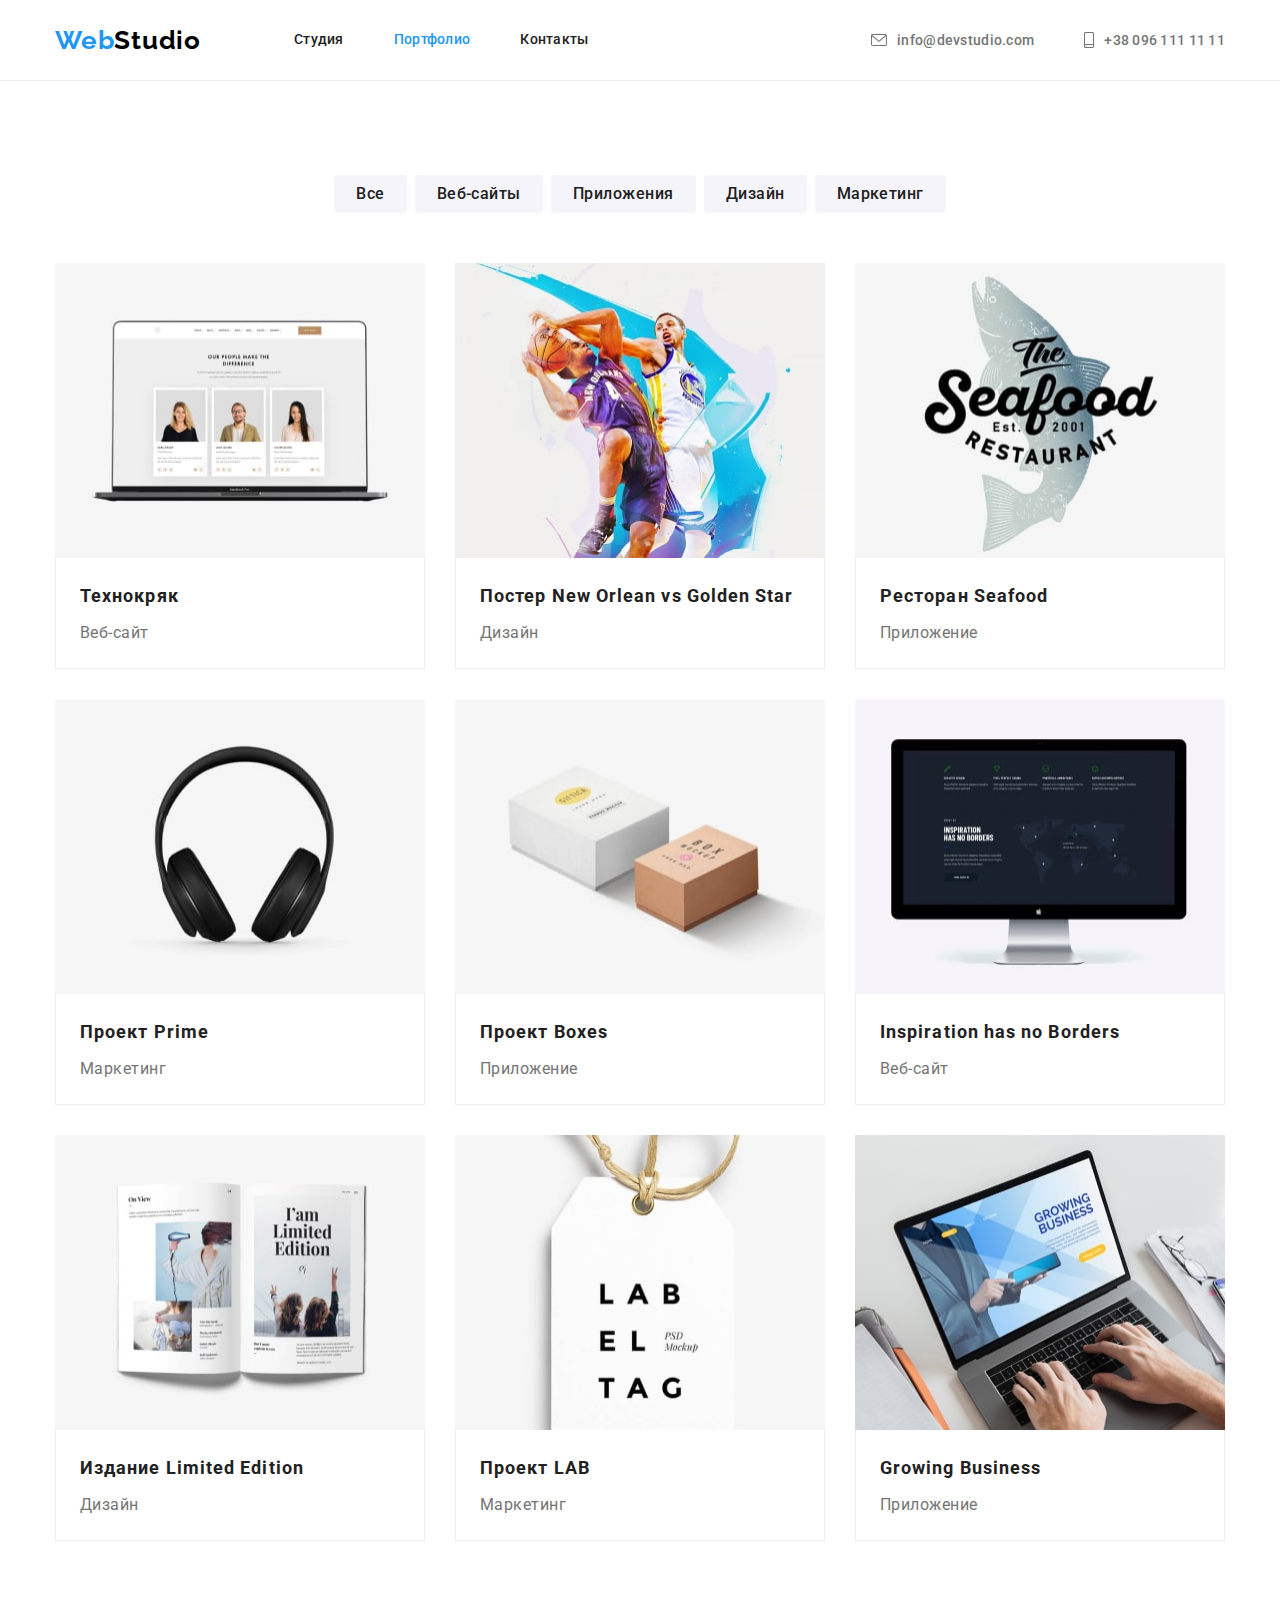
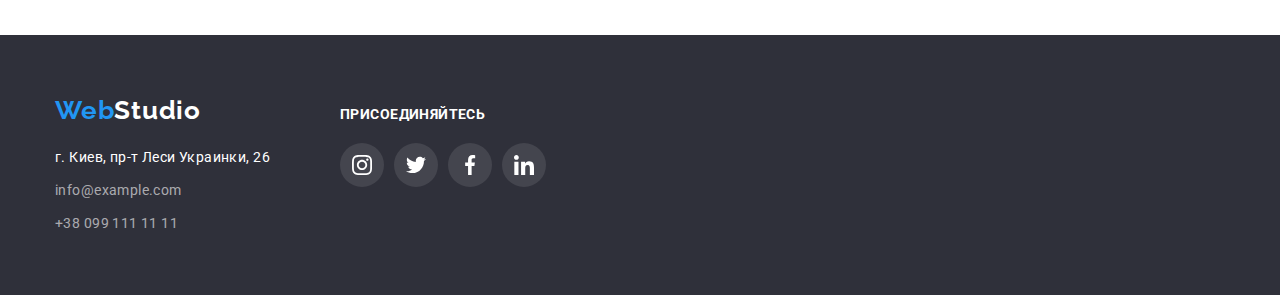
==== portfolio.html @ 25a1067c "Adds files from HW#4" ====
<!DOCTYPE html>
<html lang="ru">
  <head>
    <meta charset="UTF-8" />
    <meta http-equiv="X-UA-Compatible" content="IE=edge" />
    <meta name="viewport" content="width=device-width, initial-scale=1.0" />
    <title>Портфолио</title>
    <link
      href="https://fonts.googleapis.com/css2?family=Raleway:wght@700&family=Roboto:wght@400;500;700;900&display=swap"
      rel="stylesheet"
    />
    <link
      rel="stylesheet"
      href="https://cdnjs.cloudflare.com/ajax/libs/modern-normalize/1.1.0/modern-normalize.min.css"
    />
    <link rel="stylesheet" href="./css/styles.css" />
  </head>

  <body>
    <!-- Header -->
    <header class="page-header">
      <div class="container">
        <nav class="page-header-navigation">
          <a class="page-logo link" href="./index.html" lang="en">Web<span class="header-logo">Studio</span></a>
          <ul class="page-header-navigation-list list">
            <li class="page-header-navigation-item">
              <a class="page-header-navigation-item-link link" href="./index.html">Студия</a>
            </li>
            <li class="page-header-navigation-item">
              <a class="page-header-navigation-item-link link page-marker" href="./portfolio.html">Портфолио</a>
            </li>
            <li class="page-header-navigation-item">
              <a class="page-header-navigation-item-link link" href="">Контакты</a>
            </li>
          </ul>
        </nav>
        <ul class="page-header-contacts-list list">
          <li class="page-header-contacts-item">
            <a class="page-header-contacts-item-link link" href="mailto:info@devstudio.com">
              <svg class="mail-icon" width="16" height="12">
                <use href="./images/icons.svg#icon-envelope"></use>
              </svg>info@devstudio.com
            </a>
          </li>
          <li class="page-header-contacts-item">
            <a class="page-header-contacts-item-link link" href="tel:+380961111111"><svg class="phone-icon" width="10"
                height="16">
                <use href="./images/icons.svg#icon-smartphone"></use>
              </svg>+38 096 111 11 11
            </a>
          </li>
        </ul>
      </div>
    </header>

    <main>
      <!-- Our projects section -->
      <section class="projects">
        <div class="container">
          <h1 class="section-title visually-hidden">Портфолио</h1>
          <ul class="filters-list list">
            <li class="filters-item">
              <button class="filters-button active-button" type="button">Все</button>
            </li>
            <li class="filters-item">
              <button class="filters-button" type="button">Веб-сайты</button>
            </li>
            <li class="filters-item">
              <button class="filters-button" type="button">Приложения</button>
            </li>
            <li class="filters-item">
              <button class="filters-button" type="button">Дизайн</button>
            </li>
            <li class="filters-item">
              <button class="filters-button" type="button">Маркетинг</button>
            </li>
          </ul>
          
          <ul class="project-list list">
            <li class="project-item">
              <a class="project-link link" href="">
                <img
                  class="project-preview"
                  src="./images/portfolio/portfolio-pic-1.jpg"
                  alt="Ноутбук"
                  width="370"
                  height="295"
                />
                <div class="project-item-description">
                  <h2 class="project-title">Технокряк</h2>
                  <p class="project-category">Веб-сайт</p>
                </div>
              </a>
            </li>
            <li class="project-item">
              <a class="project-link link" href="">
                <img
                  class="project-preview"
                  src="./images/portfolio/portfolio-pic-2.jpg"
                  alt="Спортсмены играют в баскетбол"
                  width="370"
                  height="295"
                />
                <div class="project-item-description">
                  <h2 class="project-title">
                    Постер <span lang="en">New Orlean vs Golden Star</span>
                  </h2>
                  <p class="project-category">Дизайн</p>
                </div>
              </a>
            </li>
            <li class="project-item">
              <a class="project-link link" href="">
                <img
                  class="project-preview"
                  src="./images/portfolio/portfolio-pic-3.jpg"
                  alt="Логотип ресторана в виде рыбы"
                  width="370"
                  height="295"
                />
                <div class="project-item-description">
                  <h2 class="project-title">Ресторан <span lang="en">Seafood</span></h2>
                  <p class="project-category">Приложение</p>
                </div>
              </a>
            </li>
            <li class="project-item">
              <a class="project-link link" href="">
                <img
                  class="project-preview"
                  src="./images/portfolio/portfolio-pic-4.jpg"
                  alt="Беспроводные аушники"
                  width="370"
                  height="295"
                />
                <div class="project-item-description">
                  <h2 class="project-title">Проект <span lang="en">Prime</span></h2>
                  <p class="project-category">Маркетинг</p>
                </div>
              </a>
            </li>
            <li class="project-item">
              <a class="project-link link" href="">
                <img
                  class="project-preview"
                  src="./images/portfolio/portfolio-pic-5.jpg"
                  alt="Две коробки"
                  width="370"
                  height="295"
                />
                <div class="project-item-description">
                  <h2 class="project-title">Проект <span lang="en">Boxes</span></h2>
                  <p class="project-category">Приложение</p>
                </div>
              </a>
            </li>
            <li class="project-item">
              <a class="project-link link" href="">
                <img
                  class="project-preview"
                  src="./images/portfolio/portfolio-pic-6.jpg"
                  lang="en"
                  alt="iMac"
                  width="370"
                  height="295"
                />
                <div class="project-item-description">
                  <h2 class="project-title" lang="en">Inspiration has no Borders</h2>
                  <p class="project-category">Веб-сайт</p>
                </div>
              </a>
            </li>
            <li class="project-item">
              <a class="project-link link" href="">
                <img
                  class="project-preview"
                  src="./images/portfolio/portfolio-pic-7.jpg"
                  alt="Разворот журнала"
                  width="370"
                  height="295"
                />
                <div class="project-item-description">
                  <h2 class="project-title">Издание <span lang="en">Limited Edition</span></h2>
                  <p class="project-category">Дизайн</p>
                </div>
              </a>
            </li>
            <li class="project-item">
              <a class="project-link link" href="">
                <img
                  class="project-preview"
                  src="./images/portfolio/portfolio-pic-8.jpg"
                  alt="Этикетка"
                  width="370"
                  height="295"
                />
                <div class="project-item-description">
                  <h2 class="project-title">Проект <span lang="en">LAB</span></h2>
                  <p class="project-category">Маркетинг</p>
                </div>
              </a>
            </li>
            <li class="project-item">
              <a class="project-link link" href="">
                <img
                  class="project-preview"
                  src="./images/portfolio/portfolio-pic-9.jpg"
                  alt="Процесс набора текста на клавиатуре ноутбука"
                  width="370"
                  height="295"
                />
                <div class="project-item-description">
                  <h2 class="project-title" lang="en">Growing Business</h2>
                  <p class="project-category">Приложение</p>
                </div>
              </a>
            </li>
          </ul>
        </div>
      </section>
    </main>

    <!-- Footer -->
    <footer class="page-footer">
      <div class="container">
        <div class="footer-contacts">
          <a class="page-logo link" href="./index.html" lang="en">Web<span class="footer-logo">Studio</span></a>
          <address class="page-footer-address">
            <ul class="page-footer-address-list list">
              <li class="page-footer-address-item">
                <a class="page-footer-address-item-address link" href="https://goo.gl/maps/Gpic2GzjELETUbJ9A"
                  target="_blank" rel="noopener noreferrer">г. Киев, пр-т Леси Украинки, 26</a>
              </li>
              <li class="page-footer-address-item">
                <a class="page-footer-address-item-mail link" href="mailto:info@example.com">info@example.com</a>
              </li>
              <li class="page-footer-address-item">
                <a class="page-footer-address-item-tel link" href="tel:+380991111111">+38 099 111 11 11</a>
              </li>
            </ul>
          </address>
        </div>
    
        <div class="footer-social">
          <h2 class="footer-social-title">Присоединяйтесь</h2>
          <ul class="footer-social-list list">
            <li class="footer-social-item"><a href="" class="footer-social-item-link link"><svg
                  class="footer-social-item-icon" width="20" height="20">
                  <use href="./images/icons.svg#icon-instagram"></use>
                </svg></a></li>
            <li class="footer-social-item"><a href="" class="footer-social-item-link link"><svg
                  class="footer-social-item-icon" width="20" height="20">
                  <use href="./images/icons.svg#icon-twitter"></use>
                </svg></a></li>
            <li class="footer-social-item"><a href="" class="footer-social-item-link link"><svg
                  class="footer-social-item-icon" width="20" height="20">
                  <use href="./images/icons.svg#icon-facebook"></use>
                </svg></a></li>
            <li class="footer-social-item"><a href="" class="footer-social-item-link link"><svg
                  class="footer-social-item-icon" width="20" height="20">
                  <use href="./images/icons.svg#icon-linkedin"></use>
                </svg></a></li>
          </ul>
        </div>
      </div>
    </footer>
  </body>
</html>
---- css/styles.css ----
:root {
  --main-title-color: #212121;
  --main-text-color: #757575;
  --main-navigation-item-color: #212121;
  --accent-color: #2196f3;
  --current-page-marker-color: #2196f3;

  --section-padding-top: 94px;
  --section-padding-bottom: 94px;
  --main-gap: 30px;
}

body {
  font-family: 'Roboto', sans-serif;
  color: var(--main-text-color);
}

h1,
h2,
h3,
h4,
h5,
h6,
p {
  margin-top: 0;
  margin-bottom: 0;
}

ul {
  margin-top: 0;
  margin-bottom: 0;
  padding-left: 0;
}

/* -***- Utiliyt classes -***- */
.visually-hidden {
  position: absolute;
  width: 1px;
  height: 1px;
  margin: -1px;
  padding: 0;
  overflow: hidden;
  border: 0;
  clip: rect(0 0 0 0);
}

.list {
  list-style: none;
}

.link {
  text-decoration: none;
}

.container {
  width: 1200px;
  padding-left: 15px;
  padding-right: 15px;
  margin: 0 auto;
}

.page-logo {
  font-family: 'Raleway', sans-serif;
  font-weight: 700;
  font-size: 26px;
  line-height: 1.19;
  letter-spacing: 0.03em;

  color: #2196f3;
}

/* -***-Index page-***- */

/* ---Header--- */
.page-header {
  border-bottom: 1px solid #ececec;
}

/* Logo */
.page-header .container {
  display: flex;
}

.page-header-navigation {
  display: flex;
  align-items: center;
}

.page-logo .header-logo {
  color: #000000;
}

/* Header Navigation */
.page-header-navigation-list {
  display: flex;
  margin-left: 93px;
}

.page-header-navigation-item + .page-header-navigation-item {
  margin-left: 50px;
}

.page-header-navigation-item-link {
  font-weight: 500;
  font-size: 14px;
  line-height: 1.14;
  letter-spacing: 0.02em;

  color: var(--main-navigation-item-color);

  display: block;
  padding-top: 32px;
  padding-bottom: 32px;
}

.page-header-navigation-item-link:hover,
.page-header-navigation-item-link:focus {
  color: var(--accent-color);
}

/* Header Contacts */
.page-header-contacts-list {
  display: flex;
  margin-left: auto;
  align-items: center;
}

.page-header-contacts-item + .page-header-contacts-item {
  margin-left: 50px;
}

.page-header-contacts-item-link {
  font-weight: 500;
  font-size: 14px;
  line-height: 1, 14;
  letter-spacing: 0.02em;

  color: #757575;

  display: flex;
  align-items: center;
  padding-top: 32px;
  padding-bottom: 32px;
}

.page-header-contacts-item-link:hover,
.page-header-contacts-item-link:focus {
  color: var(--accent-color);
}

.mail-icon,
.phone-icon {
  fill: currentColor;
  margin-right: 10px;
  max-height: 100%;
}

.page-marker {
  color: var(--current-page-marker-color);
}

/* ---Hero Section--- */
.page-hero {
  padding-top: 200px;
  padding-bottom: 200px;

  background-color: #c4c4c4;
  background-image: linear-gradient(rgba(47, 48, 58, 0.4), rgba(47, 48, 58, 0.4)),
    url(../images/hero-section/hero-bg.jpg);
  background-repeat: no-repeat;
  background-position: center;
  background-size: cover;
}

.page-hero-title {
  font-weight: 900;
  font-size: 44px;
  line-height: 1.36;
  letter-spacing: 0.06em;
  text-transform: uppercase;
  text-align: center;

  color: #ffffff;

  display: block;
  width: 696px;
  margin-left: auto;
  margin-right: auto;
}

.page-hero-button {
  font-family: 'Roboto', sans-serif;
  font-weight: 700;
  font-size: 16px;
  line-height: 1.87;
  letter-spacing: 0.06em;

  cursor: pointer;

  color: #ffffff;
  background-color: #2196f3;
  border: 0;
  padding: 10px 32px;
  box-shadow: 0px 4px 4px rgba(0, 0, 0, 0.15);
  border-radius: 4px;

  display: block;
  margin-top: 30px;
  margin-left: auto;
  margin-right: auto;
}

.page-hero-button:hover,
.page-hero-button:focus {
  background-color: #188ce8;
}

/* ---Benefits Section--- */
.benefits-section {
  padding-top: var(--section-padding-top);
  padding-bottom: var(--section-padding-bottom);
}

.benefits-section-list {
  display: flex;
}

.benefits-section-item + .benefits-section-item {
  margin-left: var(--main-gap);
}

.benefits-section .thumb {
  width: 270px;
  height: 120px;
  display: flex;
  align-items: center;
  justify-content: center;

  background-color: #f5f4fa;
  border-radius: 4px;
}

.benefits-section-item-title {
  font-weight: 700;
  font-size: 14px;
  line-height: 1.14;
  letter-spacing: 0.03em;
  text-transform: uppercase;

  color: var(--main-title-color);

  margin-top: 30px;
}

.benefits-section-item-text {
  font-size: 14px;
  line-height: 1.71;
  letter-spacing: 0.03em;

  display: block;
  margin-top: 10px;
}

/* ---Our work Section--- */
.our-work-sectoin {
  padding-bottom: var(--section-padding-bottom);
}

.our-work-sectoin-title {
  font-weight: 700;
  font-size: 36px;
  line-height: 1.67;
  letter-spacing: 0.03em;
  text-align: center;

  color: var(--main-title-color);
}

.our-work-sectoin-list {
  display: flex;
  margin-top: 50px;
}

.our-work-sectoin-item + .our-work-sectoin-item {
  margin-left: var(--main-gap);
}

.our-work-sectoin-item-picture {
  display: block;
}

/* ---Our team Section--- */
.team-section {
  padding-top: var(--section-padding-top);
  padding-bottom: var(--section-padding-bottom);

  background: #f5f4fa;
}

.team-section-title {
  font-weight: 700;
  font-size: 36px;
  line-height: 1.67;
  letter-spacing: 0.03em;
  text-align: center;

  color: var(--main-title-color);
}

.team-section-list {
  display: flex;
  margin-top: 50px;
}

.team-section-person + .team-section-person {
  margin-left: var(--main-gap);
}

.team-section-person {
  background: #ffffff;
  box-shadow: 0px 1px 3px rgba(0, 0, 0, 0.12), 0px 1px 1px rgba(0, 0, 0, 0.14),
    0px 2px 1px rgba(0, 0, 0, 0.2);
  border-radius: 0px 0px 4px 4px;
  padding-bottom: 30px;
}

.team-section-person-photo {
  display: block;
}

.team-section-person-name {
  font-weight: 500;
  font-size: 16px;
  line-height: 1.19;
  letter-spacing: 0.03em;
  text-align: center;

  color: #212121;

  margin-top: 30px;
}

.team-section-person-profession {
  font-size: 16px;
  line-height: 1.19;
  letter-spacing: 0.03em;
  text-align: center;

  margin-top: 10px;
}

.team-section-person-social-list {
  display: flex;
  justify-content: center;
  margin-top: 16px;
}

.eam-section-person-social-item:not(:last-child) {
  margin-right: 10px;
}

.team-section-person-social-item-link {
  display: flex;
  width: 44px;
  height: 44px;
  border-radius: 50%;
  align-items: center;
  justify-content: center;
  color: var(--main-text-color);
}

.team-section-person-social-item-link:hover,
.team-section-person-social-item-link:focus {
  background-color: var(--accent-color);
  color: #ffffff;
}

.team-section-person-social-item-icon {
  fill: currentColor;
}

/* --Clients Section--- */
.clients-section {
  padding-top: var(--section-padding-top);
  padding-bottom: var(--section-padding-bottom);
}

.clients-section-title {
  font-weight: bold;
  font-size: 36px;
  line-height: 1.17;
  text-align: center;
  letter-spacing: 0.03em;

  color: var(--main-title-color);
}

.clients-section-list {
  display: flex;
  margin-top: 50px;
}

.clients-section-item:not(:last-child) {
  margin-right: var(--main-gap);
}

.client-section-item-link {
  display: flex;
  width: 170px;
  height: 92px;
  border: 1px solid #afb1b8;
  border-radius: 4px;
  padding: 16px 32px;
  color: var(--main-text-color);
}

.client-section-item-link:hover,
.client-section-item-link:focus {
  color: var(--accent-color);
  border: 1px solid var(--accent-color);
}

.clients-section-item-icon {
  fill: currentColor;
}

/* ---Footer--- */
.page-footer {
  background-color: #2f303a;
}

.page-logo .footer-logo {
  color: #ffffff;
}

.page-footer .container {
  padding-top: 60px;
  padding-bottom: 60px;

  display: flex;
  align-items: baseline;
}

.page-footer-address {
  display: block;
  margin-top: 20px;
}

.page-footer-address-item + .page-footer-address-item {
  display: block;
  margin-top: 9px;
}

.page-footer-address-item-address {
  font-style: normal;
  font-size: 14px;
  line-height: 1.71;
  letter-spacing: 0.03em;

  color: #ffffff;
}

.page-footer-address-item-address:hover,
.page-footer-address-item-address:focus {
  color: var(--accent-color);
}

.page-footer-address-item-mail,
.page-footer-address-item-tel {
  font-style: normal;
  font-size: 14px;
  line-height: 1.71;
  letter-spacing: 0.03em;

  color: rgba(255, 255, 255, 0.6);
}

.page-footer-address-item-mail:hover,
.page-footer-address-item-mail:focus {
  color: var(--accent-color);
}

.page-footer-address-item-tel:hover,
.page-footer-address-item-tel:focus {
  color: var(--accent-color);
}

.footer-social {
  margin-left: 70px;
}

.footer-social-title {
  font-weight: bold;
  font-size: 14px;
  line-height: 1.14;
  letter-spacing: 0.03em;
  text-transform: uppercase;

  color: #ffffff;
}

.footer-social-list {
  display: flex;
  margin-top: 20px;
}

.footer-social-item:not(:last-child) {
  margin-right: 10px;
}

.footer-social-item-link {
  display: flex;
  justify-content: center;
  align-items: center;
  width: 44px;
  height: 44px;

  background-color: rgba(255, 255, 255, 0.1);
  border-radius: 50%;
  color: #ffffff;
}

.footer-social-item-link:hover,
.footer-social-item-link:focus {
  background-color: var(--accent-color);
}

.footer-social-item-icon {
  fill: currentColor;
}

/* -***-Portfolio page-***- */
.projects {
  padding-top: var(--section-padding-top);
  padding-bottom: var(--section-padding-bottom);
}

/* ---Filters Section--- */
.filters-list {
  display: flex;
  justify-content: center;
}

.filters-item + .filters-item {
  margin-left: 8px;
}

.filters-button {
  font-family: 'Roboto', sans-serif;
  font-weight: 500;
  font-size: 16px;
  line-height: 1.62;
  letter-spacing: 0.03em;

  cursor: pointer;

  color: #212121;
  background: #f5f4fa;

  border-radius: 4px;
  border: 0;
  padding: 6px 22px;
}

/* .active-button {
  color: #ffffff;
  text-shadow: 0px 4px 4px rgba(0, 0, 0, 0.25);
  background-color: #2196f3;
} */

.filters-button:hover,
.filters-button:focus {
  color: #ffffff;
  text-shadow: 0px 4px 4px rgba(0, 0, 0, 0.25);
  background-color: var(--accent-color);
  box-shadow: 0px 3px 1px rgba(0, 0, 0, 0.1), 0px 1px 2px rgba(0, 0, 0, 0.08),
    0px 2px 2px rgba(0, 0, 0, 0.12);
}

/* ---Projects Section--- */

.project-list {
  display: flex;
  flex-wrap: wrap;
  margin-top: 50px;
  margin-right: calc(-1 * var(--main-gap));
  margin-bottom: -30px;
}

.project-item {
  flex-basis: calc(100% / 3 - 30px);
  margin-right: var(--main-gap);
  margin-bottom: 30px;

  background: #ffffff;
}

.project-item:hover,
.project-item:focus {
  box-shadow: 0px 1px 1px rgba(0, 0, 0, 0.12), 0px 4px 4px rgba(0, 0, 0, 0.06),
    1px 4px 6px rgba(0, 0, 0, 0.16);
}

.project-preview {
  display: block;
  max-width: 100%;
}

.project-item-description {
  padding: 20px 24px;
  border-left: 1px solid #eeeeee;
  border-right: 1px solid #eeeeee;
  border-bottom: 1px solid #eeeeee;
}

.project-title {
  font-weight: 700;
  font-size: 18px;
  line-height: 2;
  letter-spacing: 0.06em;

  color: var(--main-title-color);
}

.project-category {
  font-size: 16px;
  line-height: 1.87;
  letter-spacing: 0.03em;
  color: var(--main-text-color);

  margin-top: 4px;
}
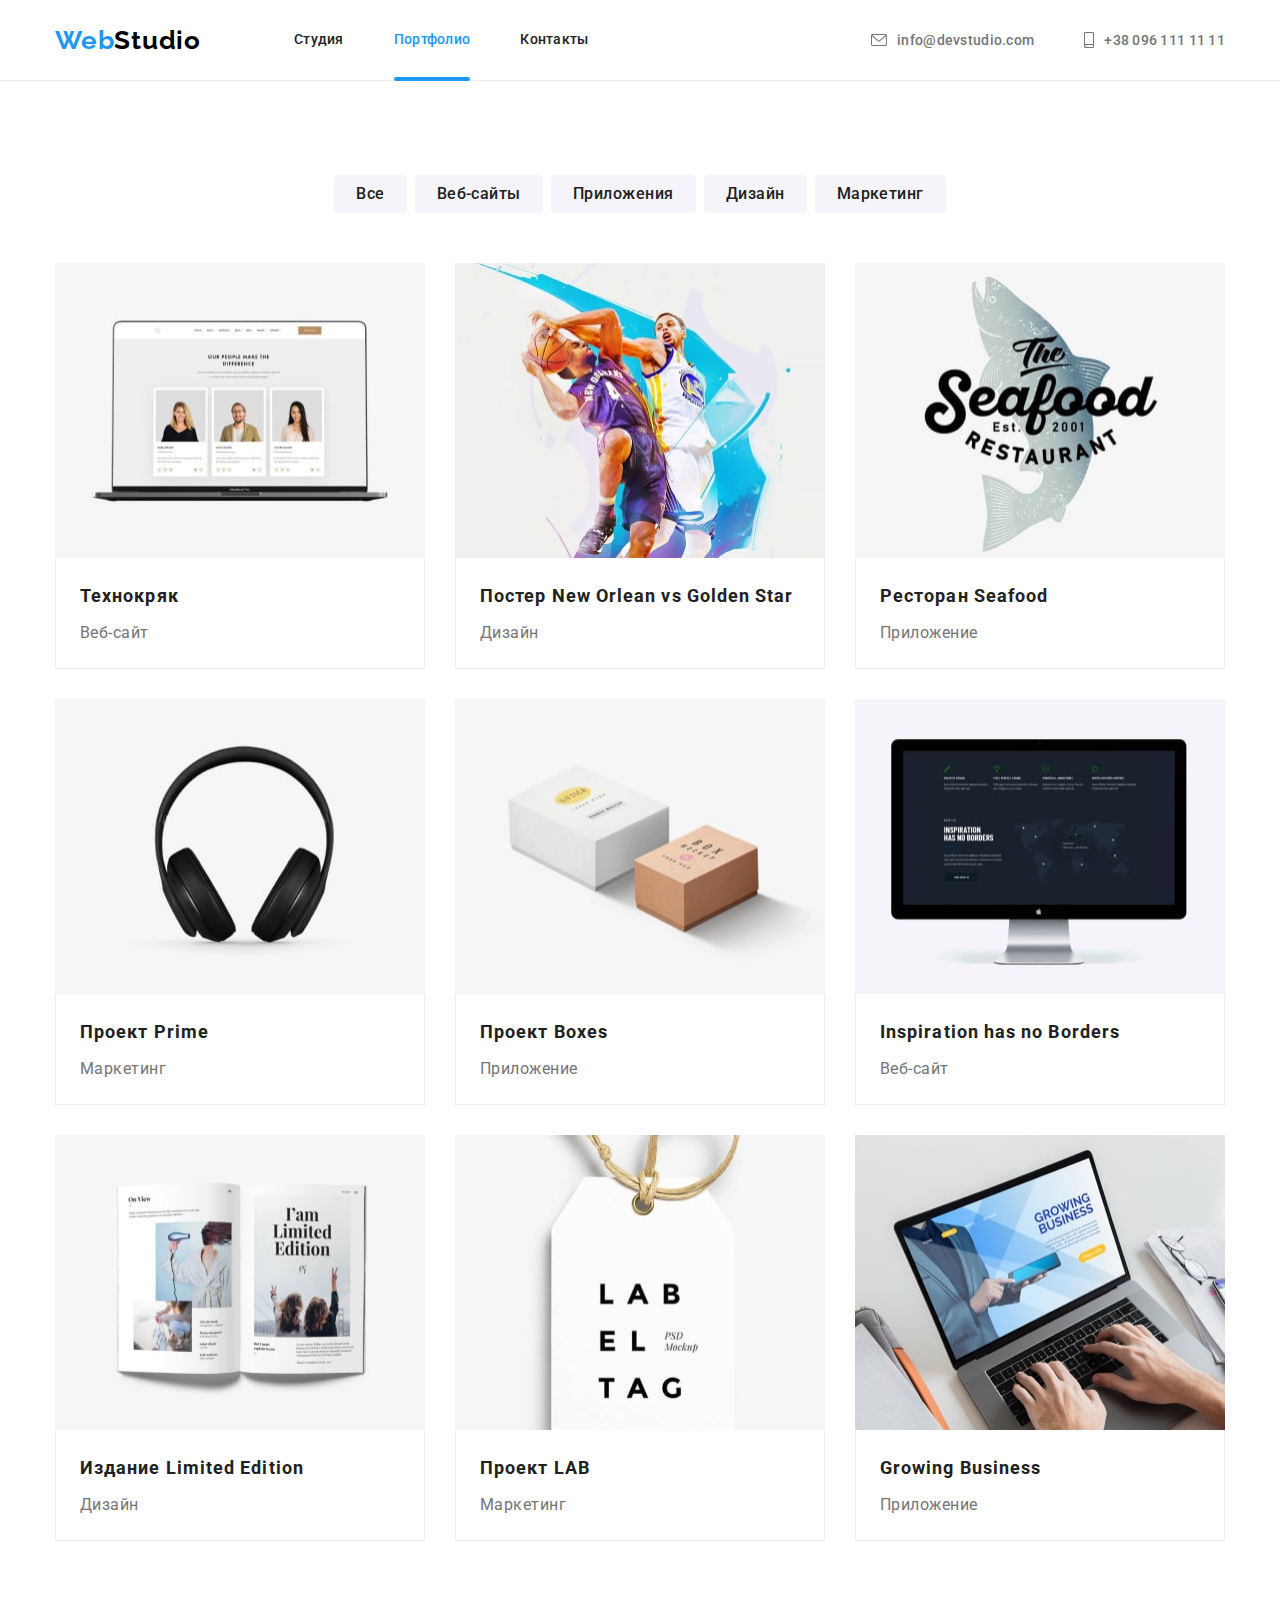
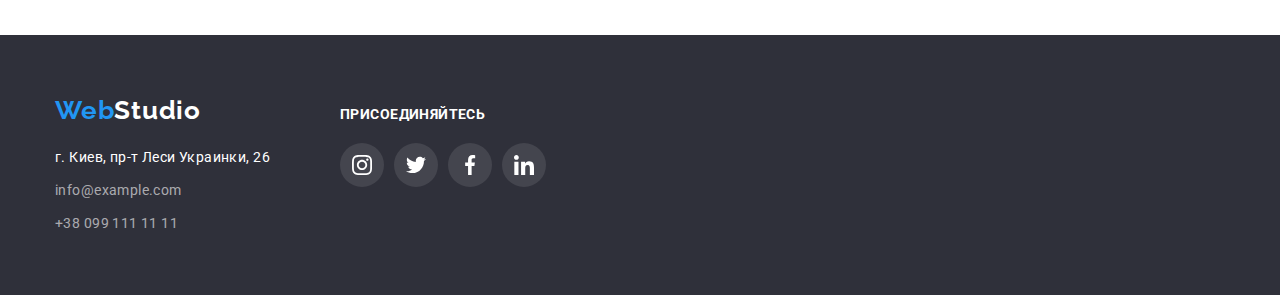
==== commit 52193792: "Adds current page underline identification" ====
--- a/portfolio.html
+++ b/portfolio.html
@@ -27,7 +27,7 @@
               <a class="page-header-navigation-item-link link" href="./index.html">Студия</a>
             </li>
             <li class="page-header-navigation-item">
-              <a class="page-header-navigation-item-link link page-marker" href="./portfolio.html">Портфолио</a>
+              <a class="page-header-navigation-item-link link current-page-marker" href="./portfolio.html">Портфолио</a>
             </li>
             <li class="page-header-navigation-item">
               <a class="page-header-navigation-item-link link" href="">Контакты</a>
--- a/css/styles.css
+++ b/css/styles.css
@@ -111,6 +111,8 @@
   display: block;
   padding-top: 32px;
   padding-bottom: 32px;
+
+  transition: color 250ms cubic-bezier(0.4, 0, 0.2, 1);
 }
 
 .page-header-navigation-item-link:hover,
@@ -141,6 +143,8 @@
   align-items: center;
   padding-top: 32px;
   padding-bottom: 32px;
+
+  transition: color 250ms cubic-bezier(0.4, 0, 0.2, 1);
 }
 
 .page-header-contacts-item-link:hover,
@@ -155,8 +159,24 @@
   max-height: 100%;
 }
 
-.page-marker {
+.current-page-marker {
   color: var(--current-page-marker-color);
+
+  position: relative;
+}
+
+.current-page-marker::after {
+  content: '';
+  width: 100%;
+  height: 4px;
+  background-color: var(--accent-color);
+  border-radius: 2px;
+
+  display: block;
+
+  position: absolute;
+  left: 0;
+  bottom: -1px;
 }
 
 /* ---Hero Section--- */
@@ -208,6 +228,8 @@
   margin-top: 30px;
   margin-left: auto;
   margin-right: auto;
+
+  transition: background-color 250ms cubic-bezier(0.4, 0, 0.2, 1);
 }
 
 .page-hero-button:hover,
@@ -367,6 +389,8 @@
   align-items: center;
   justify-content: center;
   color: var(--main-text-color);
+
+  transition: background-color 250ms cubic-bezier(0.4, 0, 0.2, 1);
 }
 
 .team-section-person-social-item-link:hover,
@@ -412,6 +436,8 @@
   border-radius: 4px;
   padding: 16px 32px;
   color: var(--main-text-color);
+
+  transition: color 250ms cubic-bezier(0.4, 0, 0.2, 1), border 250ms cubic-bezier(0.4, 0, 0.2, 1);
 }
 
 .client-section-item-link:hover,
@@ -458,6 +484,8 @@
   letter-spacing: 0.03em;
 
   color: #ffffff;
+
+  transition: color 250ms cubic-bezier(0.4, 0, 0.2, 1);
 }
 
 .page-footer-address-item-address:hover,
@@ -473,6 +501,8 @@
   letter-spacing: 0.03em;
 
   color: rgba(255, 255, 255, 0.6);
+
+  transition: color 250ms cubic-bezier(0.4, 0, 0.2, 1);
 }
 
 .page-footer-address-item-mail:hover,
@@ -518,6 +548,8 @@
   background-color: rgba(255, 255, 255, 0.1);
   border-radius: 50%;
   color: #ffffff;
+
+  transition: background-color 250ms cubic-bezier(0.4, 0, 0.2, 1);
 }
 
 .footer-social-item-link:hover,
@@ -560,6 +592,11 @@
   border-radius: 4px;
   border: 0;
   padding: 6px 22px;
+
+  transition: color 250ms cubic-bezier(0.4, 0, 0.2, 1),
+    text-shadow 250ms cubic-bezier(0.4, 0, 0.2, 1),
+    background-color 250ms cubic-bezier(0.4, 0, 0.2, 1),
+    box-shadow 250ms cubic-bezier(0.4, 0, 0.2, 1);
 }
 
 /* .active-button {
@@ -593,6 +630,8 @@
   margin-bottom: 30px;
 
   background: #ffffff;
+
+  transition: box-shadow 250ms cubic-bezier(0.4, 0, 0.2, 1);
 }
 
 .project-item:hover,
